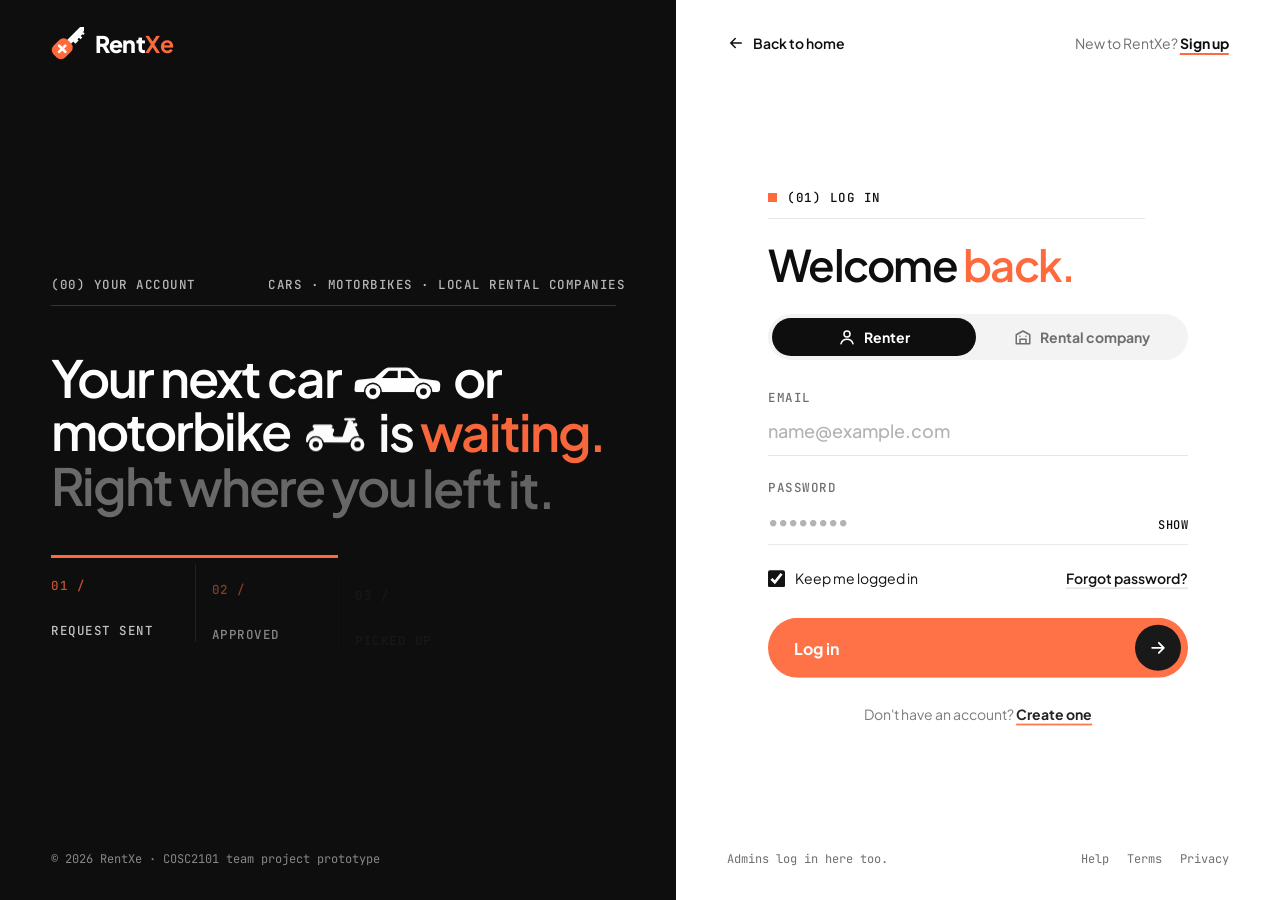
==== assets/mockups/login/index.html @ 565fa678 "Initial commit: RentXe docs, mockups, and 3D assets Co-Authored-By: Claude Opus 5.5 <noreply@anthrop" ====
<!doctype html>
<html lang="en" data-view="login" data-role="renter">
<head>
<meta charset="utf-8">
<meta name="viewport" content="width=device-width, initial-scale=1">
<meta name="color-scheme" content="light">
<title>Log in — RentXe</title>
<link rel="icon" type="image/svg+xml" href="data:image/svg+xml,%3Csvg%20xmlns%3D%22http%3A//www.w3.org/2000/svg%22%20viewBox%3D%224%207%2037%2037%22%3E%3Cg%20transform%3D%22translate%2824%2024%29%20rotate%28-45%29%22%3E%3Cpath%20d%3D%22M-2-3h21.5l3%203-3%203H-2zM3%203h15v2.6h-2.4V4.4H13v2.4h-2.6V4.4H8v1.8H3z%22%20fill%3D%22%230E0E0E%22/%3E%3Crect%20x%3D%22-22%22%20y%3D%22-9%22%20width%3D%2222%22%20height%3D%2218%22%20rx%3D%226.5%22%20fill%3D%22%23FF6A3D%22/%3E%3Cpath%20d%3D%22M-15.8%200h9.6M-11-4.8v9.6%22%20stroke%3D%22%23fff%22%20stroke-width%3D%223%22%20stroke-linecap%3D%22round%22/%3E%3C/g%3E%3C/svg%3E">
<link rel="preconnect" href="https://fonts.googleapis.com">
<link rel="preconnect" href="https://fonts.gstatic.com" crossorigin>
<link href="https://fonts.googleapis.com/css2?family=Plus+Jakarta+Sans:wght@400;500;600;700;800&family=JetBrains+Mono:wght@400;500&display=swap" rel="stylesheet">
<!-- Shared design tokens: a copy of ../shared/tokens.css, kept in sync by ../shared/sync-tokens.py.
     Edit tokens.css and run the script, not this block. -->
<style id="tokens">
/* RentXe design tokens, shared by every page (landing, login, ...).
   Orange, black and white only: neutral greys, no blue tints, solid fills, no gradients.
   Each page embeds a copy in its tokens style block: after editing, run sync-tokens.py.
   Page-only variables stay in the page's own :root. */
:root {
  /* Colour */
  --brand: #FF6A3D;               /* orange: buttons, accents, the logo */
  --brand-dark: #E2532A;          /* hover, small orange text on white */
  --brand-tint: #FFF1EC;          /* selected tab, soft orange fill */
  --ink: #0E0E0E;                 /* black text and black bands */
  --ink-deep: #0A0A0A;            /* page background behind dark sections */
  --paper: #FFFFFF;
  --muted: #6F6F6F;               /* secondary text on white */
  --line: #E6E6E6;                /* hairline rules on white */
  --line-dark: rgb(255 255 255 / .16);   /* hairline rules on black */
  --fill: #F3F3F3;                /* input and hover fill on white */
  --danger: #D4380D;              /* form errors: a deep orange-red, so it stays in the palette */

  /* Type */
  --sans: 'Plus Jakarta Sans', system-ui, -apple-system, 'Segoe UI', sans-serif;
  --mono: 'JetBrains Mono', ui-monospace, SFMono-Regular, Menlo, monospace;
  --label: 500 12.5px/1.2 var(--mono);   /* "(01) About RentXe" style labels; add uppercase + .04em tracking */

  /* Shape and space */
  --radius-pill: 999px;
  --radius-field: 12px;
  --radius-card: 14px;
  --gutter: clamp(20px, 4vw, 56px);      /* page side padding */
  --content-max: 1320px;

  /* Motion */
  --ease-out: cubic-bezier(.2, .8, .2, 1);

  font-family: var(--sans);
}
</style>
<!-- GSAP for the reveals (free "standard" licence). The page works without it. -->
<script defer src="https://cdn.jsdelivr.net/npm/gsap@3.13.0/dist/gsap.min.js"></script>
<style>
  * { box-sizing: border-box; }
  html, body { margin: 0; }
  body { background: var(--paper); color: var(--ink); -webkit-font-smoothing: antialiased; }
  button { font-family: inherit; cursor: pointer; }
  [hidden] { display: none !important; }
  html[data-view="login"] [data-only="signup"], html[data-view="signup"] [data-only="login"] { display: none; }

  .page { display: grid; grid-template-columns: minmax(0, 1.12fr) minmax(460px, 1fr); min-height: 100vh; }

  /* ── Left: black editorial panel ──────────────────── */
  .side { display: flex; flex-direction: column; gap: 48px; padding: 26px var(--gutter) 32px; background: var(--ink); color: #fff; }
  .brand { display: inline-flex; align-items: center; gap: 10px; color: #fff; text-decoration: none;
           font-weight: 800; font-size: 23px; letter-spacing: -.02em; }
  .brand b { color: var(--brand); }
  .brand svg { width: 34px; height: 34px; }
  .side-body { flex: 1; display: flex; flex-direction: column; justify-content: center; gap: clamp(28px, 5vh, 56px); }
  .meta { position: relative; display: flex; justify-content: space-between; gap: 16px; padding-bottom: 14px;
          font: var(--label); letter-spacing: .04em; text-transform: uppercase; color: rgb(255 255 255 / .7); }
  .meta::after, .tracker::after { content: ''; position: absolute; left: 0; right: 0; height: 1px; background: var(--line-dark);
                                  transform: scaleX(var(--rule, 1)); transform-origin: left; }
  .meta::after { bottom: 0; }
  .statement { margin: 0; max-width: 860px; font-size: clamp(36px, min(4vw, 7.4vh), 68px); font-weight: 600; line-height: 1.04;
               letter-spacing: -.04em; text-wrap: pretty; }
  .statement em { font-style: normal; color: var(--brand); }
  .statement .soft { color: rgb(255 255 255 / .4); }
  .w { display: inline-block; }                     /* words, wrapped by the page script for the reveals */
  .slot { display: inline-block; margin: 0 .04em; vertical-align: -.03em; }
  .icon { display: block; height: .74em; width: auto; overflow: visible; color: #fff; }
  .icon.bike { height: .8em; }
  .icon .gap { fill: none; stroke: var(--ink); stroke-width: 2.4; }   /* black ring between wheel and body */
  .icon .hub { fill: var(--ink); }

  /* A booking's life, the thing the account keeps track of. The orange bar shows how far this one has got. */
  .tracker { position: relative; display: grid; grid-template-columns: repeat(4, 1fr); margin: 0; padding: 0; list-style: none; }
  .tracker::after { top: 0; }
  .tracker::before { content: ''; position: absolute; z-index: 1; top: -1px; left: 0; height: 3px; background: var(--brand);
                     width: calc(var(--done, 0) * 100%); transition: width .8s var(--ease-out); }
  .tracker li { padding: 18px 16px 0 0; font: var(--label); letter-spacing: .04em; text-transform: uppercase;
                color: rgb(255 255 255 / .42); transition: color .4s; }
  .tracker li + li { padding-left: 16px; border-left: 1px solid var(--line-dark); }
  .tracker li span { display: block; margin-bottom: 30px; color: rgb(255 255 255 / .42); }
  .tracker li.on { color: #fff; }
  .tracker li.on span { color: var(--brand); }
  .side-foot { font: 400 12px/1.4 var(--mono); color: rgb(255 255 255 / .5); }

  /* ── Right: the form ──────────────────────────────── */
  .main { display: flex; flex-direction: column; padding: 26px var(--gutter) 32px; }
  .top { display: flex; justify-content: space-between; align-items: center; gap: 16px; min-height: 34px; font-size: 14px; }
  .back { display: inline-flex; align-items: center; gap: 8px; color: var(--ink); font-weight: 600; text-decoration: none; }
  .back svg { width: 18px; height: 18px; transition: transform .3s var(--ease-out); }
  .back:hover svg { transform: translateX(-4px); }
  .top p, .alt { margin: 0; color: var(--muted); }
  .switch { border: 0; padding: 0; background: none; color: var(--ink); font-size: inherit; font-weight: 700;
            text-decoration: underline; text-decoration-color: var(--brand); text-decoration-thickness: 2px; text-underline-offset: 4px; }
  .switch:hover { color: var(--brand-dark); }

  .form-wrap { flex: 1; display: flex; align-items: center; justify-content: center; padding: 56px 0; }
  form { width: min(100%, 420px); }
  .kicker { position: relative; display: flex; align-items: center; gap: 10px; margin: 0; padding-bottom: 14px;
            font: var(--label); letter-spacing: .04em; text-transform: uppercase; }
  .kicker::before { content: ''; width: 9px; height: 9px; background: var(--brand); }
  .kicker::after { content: ''; position: absolute; left: 0; right: 0; bottom: 0; height: 1px; background: var(--line);
                   transform: scaleX(var(--rule, 1)); transform-origin: left; }
  h1 { margin: 24px 0 28px; font-size: clamp(38px, 3.4vw, 54px); font-weight: 600; line-height: 1; letter-spacing: -.04em; }
  h1 em { font-style: normal; color: var(--brand); }

  .roles { display: grid; grid-template-columns: 1fr 1fr; gap: 4px; margin-bottom: 30px; padding: 4px;
           border-radius: var(--radius-pill); background: var(--fill); }
  .roles button { display: inline-flex; align-items: center; justify-content: center; gap: 8px; border: 0;
                  border-radius: var(--radius-pill); padding: 10px 14px; background: transparent; color: var(--muted);
                  font-size: 14px; font-weight: 700; transition: background .25s, color .25s; }
  .roles button:hover { color: var(--ink); }
  .roles button[aria-pressed="true"] { background: var(--ink); color: #fff; }
  .roles svg { width: 18px; height: 18px; }

  .field { margin-bottom: 24px; }
  .field label { display: block; margin-bottom: 6px; font: var(--label); letter-spacing: .04em; text-transform: uppercase;
                 color: var(--muted); }
  .control { position: relative; }
  .control::after { content: ''; position: absolute; left: 0; right: 0; bottom: 0; height: 2px; background: var(--brand);
                    transform: scaleX(0); transform-origin: left; transition: transform .45s var(--ease-out); }
  .control:focus-within::after { transform: scaleX(1); }
  .field input { width: 100%; border: 0; border-bottom: 1.5px solid var(--line); border-radius: 0; outline: 0; padding: 8px 0 12px;
                 background: transparent; color: var(--ink); font: 500 18px/1.3 var(--sans); transition: border-color .2s; }
  .field input::placeholder { color: #B3B3B3; }
  .field input:hover { border-bottom-color: #C9C9C9; }
  .field input:focus-visible { outline: 0; }
  .field .control.has-toggle input { padding-right: 64px; }
  .toggle { position: absolute; right: 0; bottom: 10px; border: 0; padding: 4px 0 4px 8px; background: none; color: var(--ink);
            font: 500 12px/1 var(--mono); letter-spacing: .04em; text-transform: uppercase; }
  .toggle:hover { color: var(--brand-dark); }
  .hint, .err { margin: 8px 0 0; font-size: 13px; line-height: 1.4; }
  .hint { color: var(--muted); }
  .err { color: var(--danger); font-weight: 600; }
  .err:empty { display: none; }
  .field.invalid input { border-bottom-color: var(--danger); }
  .field.invalid .hint { display: none; }

  .row { display: flex; justify-content: space-between; align-items: center; gap: 16px; margin: 4px 0 30px; font-size: 14px; }
  .check { display: inline-flex; align-items: center; gap: 10px; cursor: pointer; color: var(--ink); }
  .check input { width: 17px; height: 17px; margin: 0; accent-color: var(--ink); cursor: pointer; }
  .row a, .check a { color: var(--ink); font-weight: 600; text-decoration: underline; text-decoration-color: var(--line);
                     text-decoration-thickness: 1.5px; text-underline-offset: 3px; }
  .row a:hover, .check a:hover { color: var(--brand-dark); text-decoration-color: currentColor; }
  .terms { flex-direction: column; align-items: flex-start; gap: 0; }
  .terms .err { margin-left: 27px; }

  .btn { display: inline-flex; align-items: center; justify-content: center; gap: 8px; border: 0; border-radius: var(--radius-pill);
         padding: 11px 20px; font-size: 15px; font-weight: 700; text-decoration: none; background: var(--brand); color: #fff;
         transition: background .2s; }
  .btn:hover { background: var(--brand-dark); }
  .submit { width: 100%; height: 60px; justify-content: space-between; padding: 0 7px 0 26px; font-size: 16px; }
  .submit i { display: grid; place-items: center; width: 46px; height: 46px; border-radius: 50%; background: var(--ink);
              transition: transform .35s var(--ease-out); }
  .submit i svg { width: 20px; height: 20px; }
  .submit:hover i { transform: translateX(4px); }
  .submit[aria-busy="true"] { pointer-events: none; background: var(--brand-dark); }
  .submit[aria-busy="true"] i svg { animation: spin .8s linear infinite; }
  @keyframes spin { to { transform: rotate(360deg); } }
  .alt { margin-top: 26px; text-align: center; font-size: 14px; }

  .main-foot { display: flex; justify-content: space-between; gap: 16px; font: 400 12px/1.4 var(--mono); color: var(--muted); }
  .main-foot a { color: inherit; text-decoration: none; }
  .main-foot a:hover { color: var(--ink); }
  .main-foot nav { display: flex; gap: 18px; }

  .toast { position: fixed; left: 50%; bottom: 28px; z-index: 11; transform: translate(-50%, 16px); opacity: 0;
           padding: 10px 18px; border-radius: var(--radius-pill); background: var(--ink); color: #fff; font-size: 14px;
           font-weight: 600; transition: .3s; pointer-events: none; }
  .toast.show { opacity: 1; transform: translate(-50%, 0); }

  .top .brand { display: none; color: var(--ink); }   /* the logo moves up here when the black panel is gone */

  /* ── Smaller screens: no black panel, just the form. The "Sign up" switch stays under the button. ── */
  @media (max-width: 960px) {
    .page { grid-template-columns: 1fr; }
    .side, .top p { display: none; }
    .top .brand { display: inline-flex; }
    .form-wrap { align-items: flex-start; padding: 48px 0; }
  }
  @media (max-width: 520px) {
    .main-foot { flex-direction: column; }
  }
  @media (prefers-reduced-motion: reduce) {
    *, *::before, *::after { transition-duration: 0s !important; animation-duration: 0s !important; }
  }
</style>
</head>
<body>

<div class="page">
  <aside class="side" aria-label="About your RentXe account">
    <a class="brand" href="../landing-3d/index.html" aria-label="RentXe home">
      <svg viewBox="4 7 37 37" aria-hidden="true">
        <g transform="translate(24 24) rotate(-45)">
          <path d="M-2-3h21.5l3 3-3 3H-2zM3 3h15v2.6h-2.4V4.4H13v2.4h-2.6V4.4H8v1.8H3z" fill="currentColor"/>
          <rect x="-22" y="-9" width="22" height="18" rx="6.5" fill="#FF6A3D"/>
          <path d="M-15.8 0h9.6M-11-4.8v9.6" stroke="#fff" stroke-width="3" stroke-linecap="round"/>
        </g>
      </svg>
      <span>Rent<b>Xe</b></span>
    </a>

    <div class="side-body">
      <div class="meta"><span id="metaLeft">(00) Your account</span><span>Cars · Motorbikes · Local rental companies</span></div>
      <p class="statement" id="statement"></p>
      <ol class="tracker" id="tracker" aria-label="How a booking moves along"></ol>
    </div>

    <div class="side-foot">© 2026 RentXe · COSC2101 team project prototype</div>
  </aside>

  <main class="main">
    <div class="top">
      <a class="brand" href="../landing-3d/index.html" aria-label="RentXe home">
        <svg viewBox="4 7 37 37" aria-hidden="true">
          <g transform="translate(24 24) rotate(-45)">
            <path d="M-2-3h21.5l3 3-3 3H-2zM3 3h15v2.6h-2.4V4.4H13v2.4h-2.6V4.4H8v1.8H3z" fill="currentColor"/>
            <rect x="-22" y="-9" width="22" height="18" rx="6.5" fill="#FF6A3D"/>
            <path d="M-15.8 0h9.6M-11-4.8v9.6" stroke="#fff" stroke-width="3" stroke-linecap="round"/>
          </g>
        </svg>
        <span>Rent<b>Xe</b></span>
      </a>
      <a class="back" href="../landing-3d/index.html">
        <svg viewBox="0 0 24 24" fill="none" stroke="currentColor" stroke-width="2" stroke-linecap="round" stroke-linejoin="round" aria-hidden="true"><path d="M19 12H5M11 6l-6 6 6 6"/></svg>
        Back to home
      </a>
      <p><span data-only="login">New to RentXe?</span><span data-only="signup">Have an account?</span>
        <button class="switch" type="button" data-go="signup" data-only="login">Sign up</button><button class="switch" type="button" data-go="login" data-only="signup">Log in</button></p>
    </div>

    <div class="form-wrap">
      <form id="form" novalidate>
        <p class="kicker" id="kicker">(01) Log in</p>
        <h1 id="title">Welcome <em>back.</em></h1>

        <div class="roles" role="group" aria-label="Account type">
          <button type="button" data-role="renter" aria-pressed="true">
            <svg viewBox="0 0 24 24" fill="none" stroke="currentColor" stroke-width="2" stroke-linecap="round" stroke-linejoin="round" aria-hidden="true"><circle cx="12" cy="8" r="4"/><path d="M4 21c1.2-4 4.3-6 8-6s6.8 2 8 6"/></svg>
            Renter
          </button>
          <button type="button" data-role="company" aria-pressed="false">
            <svg viewBox="0 0 24 24" fill="none" stroke="currentColor" stroke-width="2" stroke-linecap="round" stroke-linejoin="round" aria-hidden="true"><path d="M3 21V9l9-5 9 5v12M3 21h18M8 21v-6h8v6M8 11h.01M16 11h.01"/></svg>
            Rental company
          </button>
        </div>

        <div class="field" data-only="signup">
          <label for="name" id="nameLabel">Full name</label>
          <div class="control"><input id="name" name="name" autocomplete="name" placeholder="Minh Tran" aria-describedby="name-err"></div>
          <p class="err" id="name-err" aria-live="polite"></p>
        </div>
        <div class="field">
          <label for="email">Email</label>
          <div class="control"><input id="email" name="email" type="email" autocomplete="email" inputmode="email" placeholder="name@example.com" aria-describedby="email-err"></div>
          <p class="err" id="email-err" aria-live="polite"></p>
        </div>
        <div class="field">
          <label for="password">Password</label>
          <div class="control has-toggle">
            <input id="password" name="password" type="password" autocomplete="current-password" placeholder="••••••••" aria-describedby="password-hint password-err">
            <button class="toggle" type="button" id="toggle" aria-controls="password" aria-pressed="false">Show</button>
          </div>
          <p class="hint" id="password-hint" data-only="signup">At least 8 characters.</p>
          <p class="err" id="password-err" aria-live="polite"></p>
        </div>

        <div class="row" data-only="login">
          <label class="check"><input type="checkbox" name="remember" checked> Keep me logged in</label>
          <a href="#" id="forgot">Forgot password?</a>
        </div>
        <div class="row terms" data-only="signup">
          <label class="check"><input type="checkbox" id="terms" name="terms" aria-describedby="terms-err"> <span>I agree to the <a href="#">Terms</a> and <a href="#">Privacy policy</a></span></label>
          <p class="err" id="terms-err" aria-live="polite"></p>
        </div>

        <button class="btn submit" type="submit" id="submit">
          <span id="submitLabel">Log in</span>
          <i aria-hidden="true"><svg viewBox="0 0 24 24" fill="none" stroke="currentColor" stroke-width="2.2" stroke-linecap="round" stroke-linejoin="round"><path d="M5 12h14M13 6l6 6-6 6"/></svg></i>
        </button>

        <p class="alt"><span data-only="login">Don't have an account?</span><span data-only="signup">Already on RentXe?</span>
          <button class="switch" type="button" data-go="signup" data-only="login">Create one</button><button class="switch" type="button" data-go="login" data-only="signup">Log in instead</button></p>
      </form>
    </div>

    <div class="main-foot">
      <span>Admins log in here too.</span>
      <nav aria-label="Legal"><a href="#">Help</a><a href="#">Terms</a><a href="#">Privacy</a></nav>
    </div>
  </main>
</div>
<div class="toast" id="toast" role="status"></div>

<script type="module">
// The view (log in / sign up) and account type (renter / rental company) come from the URL, so the landing page
// can link straight to "?view=signup" or "?as=company". Changing either updates the URL without reloading.
const params = new URLSearchParams(location.search);
const state = { view: params.get('view') === 'signup' ? 'signup' : 'login',
                role: params.get('as') === 'company' ? 'company' : 'renter' };
const root = document.documentElement, $ = id => document.getElementById(id);
const form = $('form'), statement = $('statement'), tracker = $('tracker');

// Flat silhouettes from the landing page's About line.
const CAR = `<span class="slot"><svg class="icon car" viewBox="0 0 120 48" aria-hidden="true"><path fill="currentColor" fill-rule="evenodd" d="M8 38C6.6 38 5.6 37 5.7 35.6L6.3 27C6.5 24.6 8 23 10.3 22.6L31 20.4 43 9.6C45 7.8 47.5 7 50.2 7H71.5C74.4 7 77 8.2 78.9 10.4L88 20.6 109.6 23.4C112.6 23.8 114.6 26.3 114.4 29.3L114 35C113.9 36.7 112.5 38 110.8 38ZM40.5 20.3 47.6 12.6C48.5 11.6 49.7 11 51 11H60.5V20.3ZM64.5 20.3V11H71.4C73.1 11 74.7 11.7 75.8 13L82.4 20.3Z"/><circle class="gap" cx="29" cy="37.5" r="10.2"/><circle fill="currentColor" cx="29" cy="37.5" r="9.4"/><circle class="hub" cx="29" cy="37.5" r="4.3"/><circle class="gap" cx="93" cy="37.5" r="10.2"/><circle fill="currentColor" cx="93" cy="37.5" r="9.4"/><circle class="hub" cx="93" cy="37.5" r="4.3"/></svg></span>`;
const BIKE = `<span class="slot"><svg class="icon bike" viewBox="0 0 96 56" aria-hidden="true"><path fill="currentColor" d="M10 41C8.6 32.6 12.5 26.5 19.5 24.8L20.6 22H45.5C47.6 22 48.7 23.8 47.9 25.7L46.4 29.2C45.6 31.2 46.9 33.4 49.1 33.4H59.5L66.4 13.2C67 11.4 69 10.5 70.8 11.2L73.4 12.3 83.2 34.5C84.1 36.6 82.8 39 80.5 39.3L66 41.2Z"/><rect fill="currentColor" x="18.5" y="16.6" width="27.5" height="5.4" rx="2.7"/><path d="M63.5 9.6H75.5" stroke="currentColor" stroke-width="3.6" stroke-linecap="round"/><circle fill="currentColor" cx="77.2" cy="17" r="2.6"/><circle class="gap" cx="23" cy="44" r="10.2"/><circle fill="currentColor" cx="23" cy="44" r="9.4"/><circle class="hub" cx="23" cy="44" r="4.3"/><circle class="gap" cx="80" cy="44" r="10.2"/><circle fill="currentColor" cx="80" cy="44" r="9.4"/><circle class="hub" cx="80" cy="44" r="4.3"/></svg></span>`;

const COPY = {
  renter: {
    login:  { title: 'Welcome <em>back.</em>',
              statement: `Your next car ${CAR} or motorbike ${BIKE} is <em>waiting.</em> <span class="soft">Right where you left it.</span>` },
    signup: { title: 'Start <em>riding.</em>',
              statement: `Every car ${CAR} and motorbike ${BIKE} nearby, <em>one account.</em> <span class="soft">Book in minutes.</span>` },
    steps: ['Request sent', 'Approved', 'Picked up', 'Returned'], done: .5,
    name: ['Full name', 'Minh Tran', 'name'],
  },
  company: {
    login:  { title: 'Back to your <em>fleet.</em>',
              statement: `Your fleet and every request, <em>in one place.</em> <span class="soft">Approve, hand over, check in.</span>` },
    signup: { title: 'List your <em>fleet.</em>',
              statement: `Put your cars ${CAR} and motorbikes ${BIKE} in front of <em>more riders.</em> <span class="soft">Free to list.</span>` },
    steps: ['New request', 'Approved', 'Handed over', 'Returned'], done: .75,
    name: ['Company name', 'Saigon Wheels Co.', 'organization'],
  },
};

/* ── Motion (GSAP). Skipped when GSAP didn't load or reduced motion is on: everything is simply shown. ── */
const motion = !!window.gsap && matchMedia('(prefers-reduced-motion: no-preference)').matches;
const rise = { yPercent: 70, opacity: 0, duration: .8, ease: 'power3.out' };
// Wrap each word in a span so words can rise in one by one. The inline car and scooter count as words.
function splitWords(el) {
  const out = [];
  (function walk(node) {
    for (const child of [...node.childNodes]) {
      if (child.nodeType === Node.TEXT_NODE) {
        const frag = document.createDocumentFragment();
        for (const part of child.textContent.split(/(\s+)/)) {
          if (!part) continue;
          if (/^\s+$/.test(part)) { frag.append(' '); continue; }
          const w = Object.assign(document.createElement('span'), { className: 'w', textContent: part });
          frag.append(w); out.push(w);
        }
        child.replaceWith(frag);
      } else if (child.nodeType === Node.ELEMENT_NODE) {
        if (child.matches('.slot')) out.push(child); else walk(child);
      }
    }
  })(el);
  return out;
}

function render(animate) {
  const { view, role } = state, copy = COPY[role], login = view === 'login';
  root.dataset.view = view;
  root.dataset.role = role;
  document.title = `${login ? 'Log in' : 'Sign up'} — RentXe`;
  document.querySelectorAll('.roles button').forEach(b => b.setAttribute('aria-pressed', String(b.dataset.role === role)));

  $('kicker').textContent = `(01) ${login ? 'Log in' : 'Sign up'}${role === 'company' ? ' · Rental company' : ''}`;
  $('title').innerHTML = copy[view].title;
  $('submitLabel').textContent = login ? 'Log in' : role === 'company' ? 'Register company' : 'Create account';
  $('metaLeft').textContent = role === 'company' ? '(00) Company account' : '(00) Your account';
  const [label, placeholder, auto] = copy.name;
  $('nameLabel').textContent = label;
  Object.assign($('name'), { placeholder, autocomplete: auto });
  $('password').autocomplete = login ? 'current-password' : 'new-password';

  statement.innerHTML = copy[view].statement;
  tracker.innerHTML = copy.steps.map((s, i) => `<li><span>0${i + 1} /</span>${s}</li>`).join('');
  tracker.querySelectorAll('li').forEach((li, i) => li.classList.toggle('on', i < copy.done * 4));
  tracker.style.setProperty('--done', copy.done);

  const url = new URL(location.href);
  url.searchParams.delete('view'); url.searchParams.delete('as');
  if (!login) url.searchParams.set('view', 'signup');
  if (role === 'company') url.searchParams.set('as', 'company');
  history.replaceState(null, '', url);

  clearErrors();
  if (animate && motion) {
    gsap.from(splitWords(statement), { ...rise, stagger: .025 });
    gsap.from([$('title'), ...form.querySelectorAll('.field, .row, .submit')].filter(el => el.offsetParent),
              { y: 12, opacity: 0, duration: .5, stagger: .04, ease: 'power2.out' });
  }
}

document.querySelectorAll('[data-go]').forEach(b => b.addEventListener('click', () => {
  state.view = b.dataset.go; render(true);
  (state.view === 'signup' ? $('name') : $('email')).focus();
}));
document.querySelectorAll('.roles button').forEach(b => b.addEventListener('click', () => {
  if (state.role === b.dataset.role) return;
  state.role = b.dataset.role; render(true);
}));

// Show / hide the password.
$('toggle').addEventListener('click', e => {
  const show = $('password').type === 'password';
  $('password').type = show ? 'text' : 'password';
  e.currentTarget.textContent = show ? 'Hide' : 'Show';
  e.currentTarget.setAttribute('aria-pressed', String(show));
});

/* ── Validation: on submit, then live for any field already marked wrong ── */
const RULES = {
  name:     v => v.trim() ? '' : state.role === 'company' ? 'Enter your company name.' : 'Enter your full name.',
  email:    v => /^[^\s@]+@[^\s@]+\.[^\s@]+$/.test(v.trim()) ? '' : 'Enter an email address like name@example.com.',
  password: v => state.view === 'login' ? (v ? '' : 'Enter your password.') : (v.length >= 8 ? '' : 'Use at least 8 characters.'),
  terms:    (_, el) => el.checked ? '' : 'Please accept the Terms to continue.',
};
function check(id) {
  const el = $(id), msg = RULES[id](el.value, el);
  $(`${id}-err`).textContent = msg;
  el.setAttribute('aria-invalid', String(!!msg));
  el.closest('.field')?.classList.toggle('invalid', !!msg);
  return !msg;
}
function clearErrors() {
  for (const id of Object.keys(RULES)) {
    $(`${id}-err`).textContent = '';
    $(id).removeAttribute('aria-invalid');
    $(id).closest('.field')?.classList.remove('invalid');
  }
}
for (const id of Object.keys(RULES))
  $(id).addEventListener(id === 'terms' ? 'change' : 'input', () => { if ($(id).getAttribute('aria-invalid') === 'true') check(id); });

const toast = (() => { const el = $('toast'); let t;
  return msg => { el.textContent = msg; el.classList.add('show'); clearTimeout(t); t = setTimeout(() => el.classList.remove('show'), 3200); }; })();

form.addEventListener('submit', e => {
  e.preventDefault();
  const ids = state.view === 'login' ? ['email', 'password'] : ['name', 'email', 'password', 'terms'];
  const bad = ids.filter(id => !check(id));
  if (bad.length) { $(bad[0]).focus(); return; }
  const btn = $('submit');
  btn.setAttribute('aria-busy', 'true');
  $('submitLabel').textContent = state.view === 'login' ? 'Logging in…' : 'Creating account…';
  setTimeout(() => {
    btn.removeAttribute('aria-busy');
    render(false);
    toast(state.role === 'company'
      ? 'Prototype: this would open the rental company dashboard'
      : 'Prototype: this would open your bookings');
  }, 900);
});
$('forgot').addEventListener('click', e => { e.preventDefault(); toast('Prototype: this would email you a reset link'); });

render(false);

// Entrance: rules draw across, the statement rises word by word, the form settles in.
if (motion) {
  const rule = el => [el, { '--rule': 0 }, { '--rule': 1, duration: 1.1, ease: 'power2.inOut' }];
  gsap.timeline({ delay: .1, defaults: { ease: 'power3.out' } })
    .fromTo(...rule(document.querySelector('.meta')))
    .from('.meta span', { y: 10, opacity: 0, duration: .6, stagger: .08 }, .1)
    .from(splitWords(statement), { ...rise, stagger: .03 }, .2)
    .fromTo(...rule(tracker), .6)
    .from(tracker.children, { y: 16, opacity: 0, duration: .6, stagger: .08 }, .75)
    .fromTo(...rule($('kicker')), .15)
    .from([$('title'), '.roles', ...form.querySelectorAll('.field, .row, .submit, .alt')].filter(el =>
      typeof el === 'string' || el.offsetParent), { y: 18, opacity: 0, duration: .7, stagger: .06 }, .25);
}
</script>
</body>
</html>
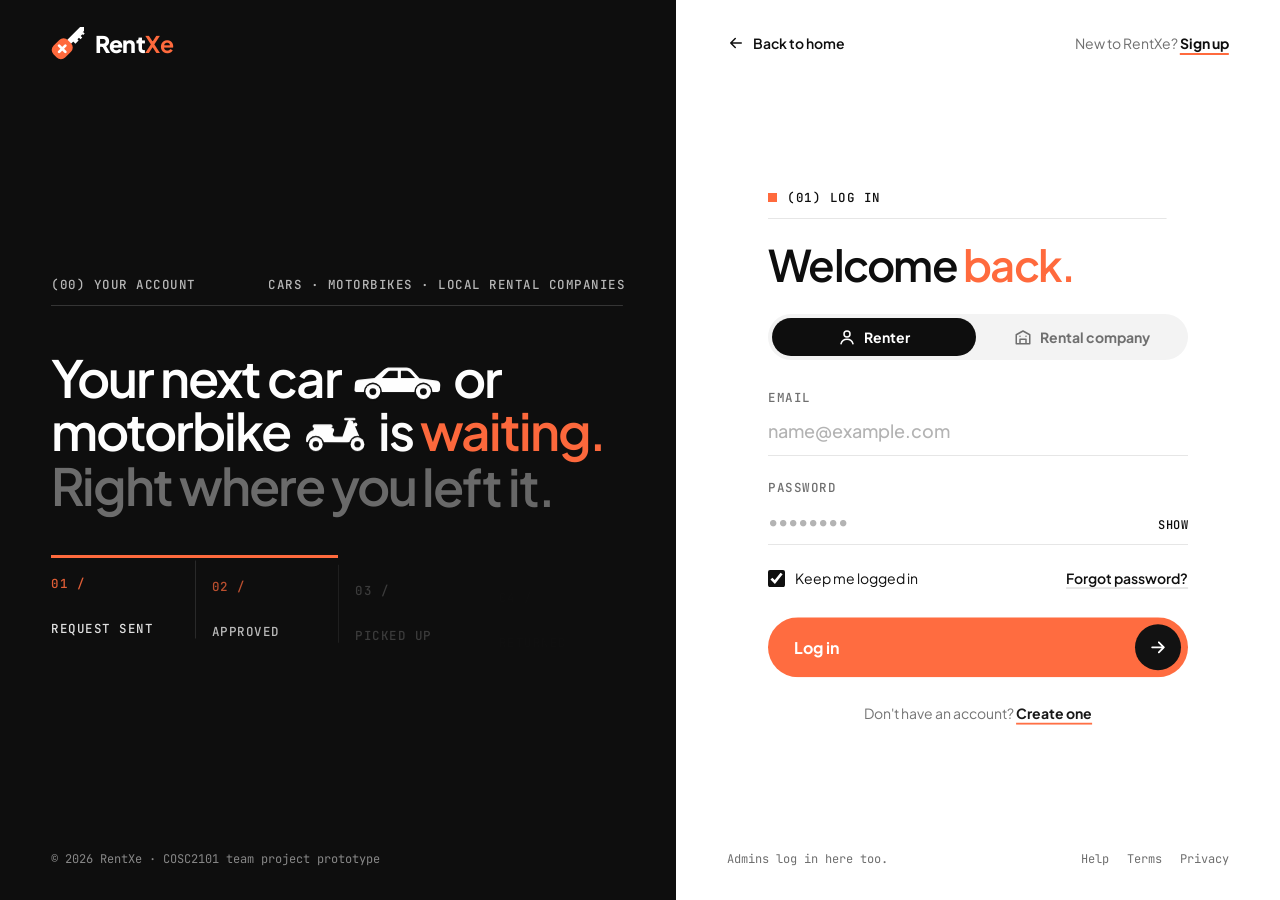
==== commit c230d251: "Settle the landing page questions and add a light/dark theme Landing mockup: random scenery and came" ====
--- a/assets/mockups/login/index.html
+++ b/assets/mockups/login/index.html
@@ -47,6 +47,30 @@
 
   font-family: var(--sans);
 }
+
+/* Theme colours. Light by default; dark when the html element has data-theme="dark".
+   The rules are in docs/Milestone1/api/README.md, section Theme. Use these for page and card backgrounds,
+   body text and rules, so one attribute flips a page. --ink and --paper stay fixed black and white,
+   for things that keep their colour in both themes (the hero, orange buttons, the black CTA button). */
+:root {
+  --theme-bg: #FFFFFF;            /* page background */
+  --theme-text: #0E0E0E;          /* body text */
+  --theme-muted: #6F6F6F;         /* secondary text */
+  --theme-line: #E6E6E6;          /* hairline rules */
+  --theme-fill: #F3F3F3;          /* inputs, hovers, soft tags */
+  --theme-card: #FFFFFF;          /* cards, menus */
+  --theme-band: #0E0E0E;          /* black bands and the footer */
+}
+:root[data-theme="dark"] {
+  color-scheme: dark;
+  --theme-bg: #0E0E0E;
+  --theme-text: #F2F2F2;
+  --theme-muted: #A3A3A3;         /* 8:1 on the background */
+  --theme-line: #2A2A2A;
+  --theme-fill: #1C1C1C;
+  --theme-card: #222222;
+  --theme-band: #181818;
+}
 </style>
 <!-- GSAP for the reveals (free "standard" licence). The page works without it. -->
 <script defer src="https://cdn.jsdelivr.net/npm/gsap@3.13.0/dist/gsap.min.js"></script>
